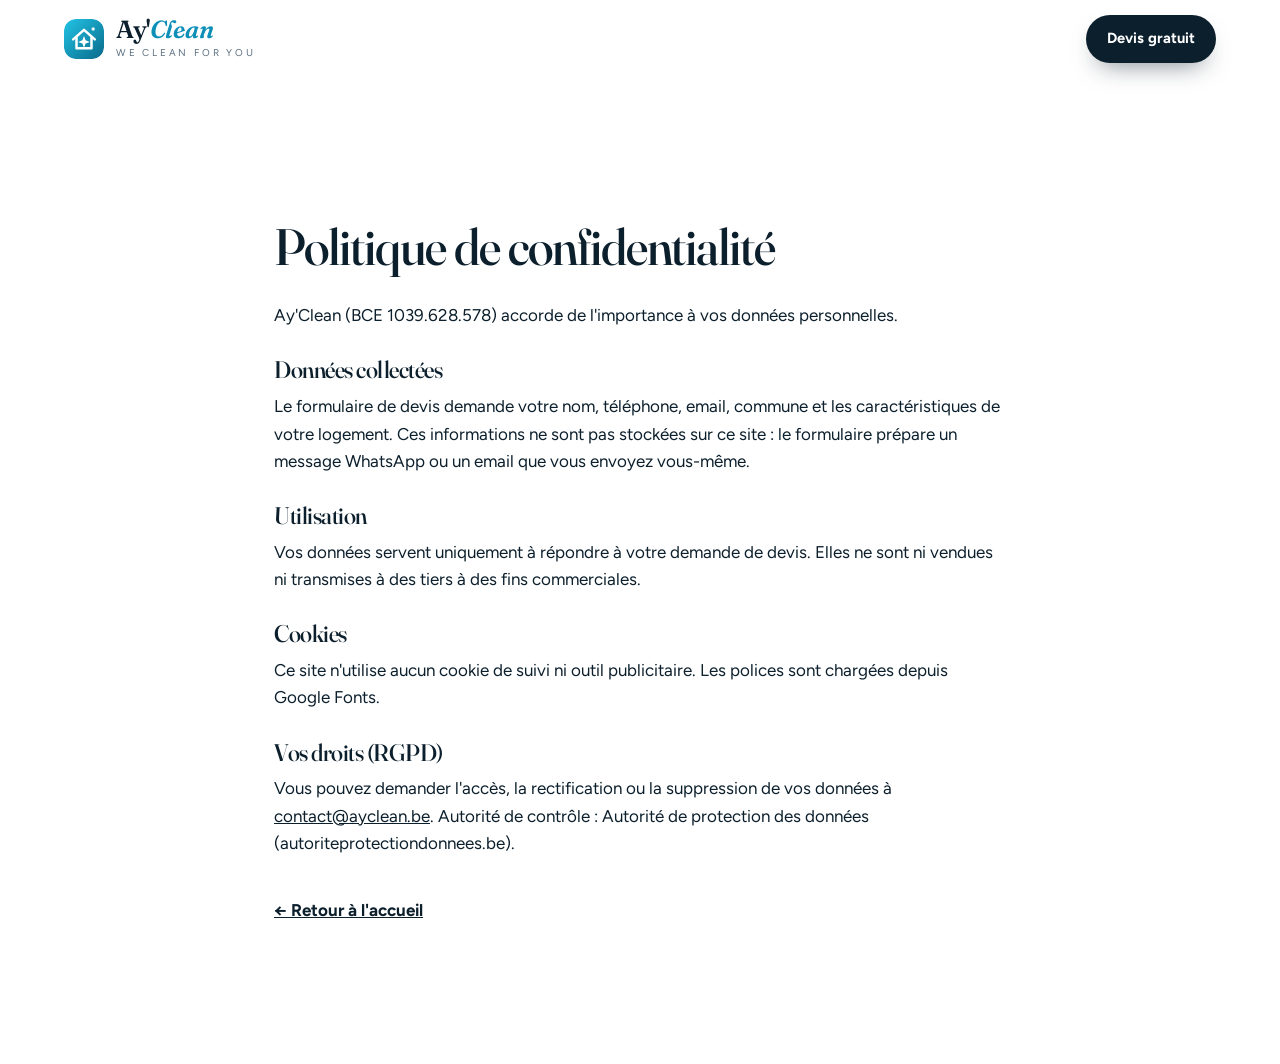
==== confidentialite/index.html @ 58ce82d5 "Add files via upload" ====
<!DOCTYPE html>
<html lang="fr-BE"><head><meta charset="UTF-8"><meta name="viewport" content="width=device-width, initial-scale=1">
<title>Politique de confidentialité | Ay'Clean</title>
<meta name="robots" content="noindex, follow">
<link rel="canonical" href="https://www.ayclean.be/confidentialite/">
<link rel="icon" href="/favicon.svg" type="image/svg+xml"><link rel="apple-touch-icon" href="/apple-touch-icon.png">
<link rel="stylesheet" href="https://fonts.googleapis.com/css2?family=Figtree:wght@400;500;600;700;800&family=Fraunces:ital,opsz,wght@0,9..144,400;0,9..144,500&display=swap">
<link rel="stylesheet" href="/styles.css"></head>
<body><header class="header"><div class="wrap"><a href="/" class="brand"><img src="/favicon.svg" width="40" height="40" alt="" style="border-radius:12px"><span><span class="brand-name">Ay'<span>Clean</span></span><span class="brand-tag">We Clean For You</span></span></a><a class="btn btn-primary" href="/#devis">Devis gratuit</a></div></header>
<main class="section"><div class="wrap" style="max-width:780px"><h1 style="font-size:clamp(2rem,5vw,3.2rem);margin-bottom:28px">Politique de confidentialité</h1>
<p>Ay'Clean (BCE 1039.628.578) accorde de l'importance à vos données personnelles.</p>
<h2 style="font-size:1.5rem;margin:28px 0 10px">Données collectées</h2>
<p>Le formulaire de devis demande votre nom, téléphone, email, commune et les caractéristiques de votre logement. Ces informations ne sont pas stockées sur ce site : le formulaire prépare un message WhatsApp ou un email que vous envoyez vous-même.</p>
<h2 style="font-size:1.5rem;margin:28px 0 10px">Utilisation</h2>
<p>Vos données servent uniquement à répondre à votre demande de devis. Elles ne sont ni vendues ni transmises à des tiers à des fins commerciales.</p>
<h2 style="font-size:1.5rem;margin:28px 0 10px">Cookies</h2>
<p>Ce site n'utilise aucun cookie de suivi ni outil publicitaire. Les polices sont chargées depuis Google Fonts.</p>
<h2 style="font-size:1.5rem;margin:28px 0 10px">Vos droits (RGPD)</h2>
<p>Vous pouvez demander l'accès, la rectification ou la suppression de vos données à <a href="mailto:contact@ayclean.be">contact@ayclean.be</a>. Autorité de contrôle : Autorité de protection des données (autoriteprotectiondonnees.be).</p><p style="margin-top:40px"><a href="/" style="font-weight:700">← Retour à l'accueil</a></p></div></main></body></html>
---- styles.css ----
/* ==========================================================
   Ay'Clean — feuille de style
   Direction : hôtellerie fraîche, linge blanc, eau claire.
   ========================================================== */

:root{
  --ink:#0c1f2c;
  --ink-2:#23394a;
  --muted:#5b7080;
  --paper:#f5f9fb;
  --white:#ffffff;
  --mist:#e4eff4;
  --line:#d6e4eb;
  --cyan:#0e8fb8;
  --cyan-deep:#0a6a8a;
  --aqua:#8fd6ea;
  --aqua-soft:#d8f1f8;
  --radius:22px;
  --radius-sm:14px;
  --shadow:0 1px 2px rgba(12,31,44,.05),0 18px 40px -18px rgba(12,31,44,.22);
  --serif:'Fraunces',Georgia,'Times New Roman',serif;
  --sans:'Figtree',system-ui,-apple-system,'Segoe UI',sans-serif;
  --wrap:1200px;
}

*,*::before,*::after{box-sizing:border-box}
html{scroll-behavior:smooth;-webkit-text-size-adjust:100%}
body{margin:0;font-family:var(--sans);font-size:17px;line-height:1.6;color:var(--ink);background:var(--white);-webkit-font-smoothing:antialiased}
img{max-width:100%;display:block}
a{color:inherit}
::selection{background:var(--aqua);color:var(--ink)}
:focus-visible{outline:3px solid var(--cyan);outline-offset:3px;border-radius:6px}

.wrap{width:100%;max-width:var(--wrap);margin:0 auto;padding:0 24px}
.sr-only{position:absolute;width:1px;height:1px;padding:0;margin:-1px;overflow:hidden;clip:rect(0,0,0,0);white-space:nowrap;border:0}
.skip{position:absolute;left:16px;top:-60px;z-index:100;background:var(--ink);color:#fff;padding:10px 16px;border-radius:10px;text-decoration:none;transition:top .2s}
.skip:focus{top:12px}

.ico{width:1em;height:1em;fill:none;stroke:currentColor;stroke-width:1.8;stroke-linecap:round;stroke-linejoin:round;flex:none}

/* ---------- Typographie ---------- */
h1,h2,h3{font-family:var(--serif);font-weight:500;letter-spacing:-.02em;line-height:1.08;margin:0;font-variation-settings:"opsz" 96}
h1{font-size:clamp(2.6rem,6.2vw,5.1rem)}
h2{font-size:clamp(2rem,4.2vw,3.3rem)}
h3{font-size:1.4rem;line-height:1.2;font-variation-settings:"opsz" 36}
h1 em,h2 em{font-style:italic;color:var(--cyan)}
p{margin:0}
.eyebrow{display:inline-flex;align-items:center;gap:.6rem;font-size:.78rem;font-weight:700;letter-spacing:.18em;text-transform:uppercase;color:var(--cyan-deep)}
.eyebrow::before{content:"";width:28px;height:1.5px;background:currentColor}
.lead{font-size:1.15rem;color:var(--muted);max-width:36rem}
.section{padding:clamp(80px,11vw,140px) 0}
.section-head{display:grid;gap:18px;max-width:44rem;margin-bottom:56px}

/* ---------- Boutons ---------- */
.btn{display:inline-flex;align-items:center;justify-content:center;gap:.6rem;padding:15px 28px;border-radius:999px;font-weight:700;font-size:1rem;text-decoration:none;border:1.5px solid transparent;cursor:pointer;font-family:inherit;transition:transform .25s ease,background-color .25s ease,box-shadow .25s ease,border-color .25s ease;will-change:transform}
.btn:hover{transform:translateY(-2px)}
.btn:active{transform:translateY(0) scale(.98)}
.btn-primary{background:var(--ink);color:#fff;box-shadow:0 12px 26px -12px rgba(12,31,44,.6)}
.btn-primary:hover{background:var(--cyan-deep)}
.btn-ghost{background:transparent;border-color:var(--line);color:var(--ink)}
.btn-ghost:hover{border-color:var(--ink)}
.btn-light{background:#fff;color:var(--ink)}
.btn-light:hover{background:var(--aqua-soft)}
.btn .ico{font-size:1.15em}

/* ---------- En-tête ---------- */
.header{position:sticky;top:0;z-index:50;background:rgba(255,255,255,.86);backdrop-filter:saturate(1.4) blur(14px);-webkit-backdrop-filter:saturate(1.4) blur(14px);border-bottom:1px solid transparent;transition:border-color .3s,box-shadow .3s}
.header.scrolled{border-color:var(--line);box-shadow:0 6px 24px -18px rgba(12,31,44,.4)}
.header .wrap{height:78px;display:flex;align-items:center;justify-content:space-between;gap:24px}
.brand{display:flex;align-items:center;gap:12px;text-decoration:none}
.brand svg{width:44px;height:44px;transition:transform .35s}
.brand:hover svg{transform:rotate(-6deg) scale(1.04)}
.brand-name{display:block;font-family:var(--serif);font-size:1.55rem;font-weight:600;letter-spacing:-.02em;line-height:1}
.brand-name span{color:var(--cyan);font-style:italic}
.brand-tag{display:block;font-size:.62rem;letter-spacing:.28em;text-transform:uppercase;color:var(--muted);margin-top:4px}
.nav{display:flex;align-items:center;gap:30px}
.nav a{text-decoration:none;font-size:.95rem;font-weight:500;color:var(--ink-2);position:relative;padding:6px 0}
.nav a::after{content:"";position:absolute;left:0;right:0;bottom:0;height:1.5px;background:var(--cyan);transform:scaleX(0);transform-origin:left;transition:transform .3s}
.nav a:hover::after,.nav a[aria-current="page"]::after{transform:scaleX(1)}
.header-cta{display:flex;align-items:center;gap:14px}
.header-tel{display:flex;align-items:center;gap:8px;text-decoration:none;font-weight:700;font-size:.95rem}
.header-tel .ico{color:var(--cyan)}
.header .btn{padding:11px 20px;font-size:.92rem}
.menu-btn{display:none;background:none;border:0;padding:8px;cursor:pointer;color:var(--ink)}
.menu-btn .ico{font-size:28px}
.mobile-nav{display:none}

@media (max-width:1020px){
  .nav,.header-tel{display:none}
}
@media (max-width:720px){
  .header .btn{display:none}
  .menu-btn{display:block}
  .mobile-nav{position:absolute;top:78px;left:0;right:0;background:#fff;border-bottom:1px solid var(--line);padding:18px 24px 28px;flex-direction:column;gap:6px;box-shadow:0 30px 40px -30px rgba(12,31,44,.4)}
  .mobile-nav.open{display:flex}
  .mobile-nav a{text-decoration:none;font-size:1.15rem;font-weight:600;padding:12px 0;border-bottom:1px solid var(--mist)}
  .mobile-nav .btn{margin-top:14px;border:0}
}

/* ---------- Hero ---------- */
.hero{position:relative;padding:clamp(40px,7vw,90px) 0 clamp(70px,9vw,120px);overflow:hidden;background:
  radial-gradient(900px 500px at 92% 8%,var(--aqua-soft),transparent 60%),
  linear-gradient(180deg,#fff 0%,var(--paper) 100%)}
.hero-grid{display:grid;grid-template-columns:1.1fr .9fr;gap:clamp(40px,6vw,90px);align-items:center}
.hero-copy{display:grid;gap:26px}
.hero-copy .lead{font-size:1.2rem}
.hero-actions{display:flex;flex-wrap:wrap;gap:14px;margin-top:6px}
.hero-facts{display:flex;flex-wrap:wrap;gap:12px 28px;margin:14px 0 0;padding:22px 0 0;border-top:1px solid var(--line);list-style:none}
.hero-facts li{display:flex;align-items:center;gap:10px;font-size:.95rem;color:var(--ink-2)}
.hero-facts .ico{color:var(--cyan);font-size:1.2rem}
.hero-visual{position:relative}
.hero-photo{border-radius:220px 220px var(--radius) var(--radius);overflow:hidden;aspect-ratio:5/6;box-shadow:var(--shadow);background:var(--mist)}
.hero-photo img{width:100%;height:100%;object-fit:cover;transform:scale(1.04);animation:heroZoom 1.8s cubic-bezier(.2,.7,.2,1) forwards}
@keyframes heroZoom{to{transform:scale(1)}}
.hero-badge{position:absolute;left:-34px;bottom:44px;background:#fff;border-radius:18px;padding:16px 20px;box-shadow:var(--shadow);display:flex;align-items:center;gap:14px;max-width:270px}
.hero-badge .dot{width:46px;height:46px;border-radius:50%;background:var(--aqua-soft);color:var(--cyan-deep);display:grid;place-items:center;font-size:1.4rem;flex:none}
.hero-badge strong{display:block;font-size:.98rem}
.hero-badge span{font-size:.85rem;color:var(--muted)}
.hero-stamp{position:absolute;right:-18px;top:28px;width:118px;height:118px;animation:spin 22s linear infinite}
.hero-stamp text{font-family:var(--sans);font-size:10.4px;font-weight:700;letter-spacing:.24em;fill:var(--ink)}
@keyframes spin{to{transform:rotate(360deg)}}

@media (max-width:900px){
  .hero-grid{grid-template-columns:1fr}
  .hero-visual{max-width:460px;margin:0 auto;width:100%}
  .hero-badge{left:-8px}
  .hero-stamp{right:-4px;width:96px;height:96px}
}

/* Apparition au chargement */
.rise{opacity:0;transform:translateY(18px);animation:rise .9s cubic-bezier(.2,.7,.2,1) forwards}
.rise:nth-child(2){animation-delay:.08s}.rise:nth-child(3){animation-delay:.16s}.rise:nth-child(4){animation-delay:.24s}.rise:nth-child(5){animation-delay:.32s}
@keyframes rise{to{opacity:1;transform:none}}

/* Apparition au défilement */
.reveal{opacity:0;transform:translateY(26px);transition:opacity .9s cubic-bezier(.2,.7,.2,1),transform .9s cubic-bezier(.2,.7,.2,1)}
.reveal.in{opacity:1;transform:none}
.no-js .reveal{opacity:1;transform:none}

/* ---------- Bandeau villes ---------- */
.ticker{background:var(--ink);color:#fff;overflow:hidden;padding:18px 0}
.ticker-track{display:flex;gap:48px;width:max-content;animation:ticker 38s linear infinite}
.ticker span{font-family:var(--serif);font-style:italic;font-size:1.35rem;white-space:nowrap;display:flex;align-items:center;gap:48px;opacity:.92}
.ticker span::after{content:"";width:7px;height:7px;border-radius:50%;background:var(--aqua)}
@keyframes ticker{to{transform:translateX(-50%)}}

/* ---------- Avant / Après ---------- */
.ba{background:var(--paper)}
.ba-layout{display:grid;grid-template-columns:.8fr 1.2fr;gap:clamp(32px,5vw,70px);align-items:start}
.ba-intro{position:sticky;top:120px;display:grid;gap:22px}
.ba-tabs{display:flex;flex-wrap:wrap;gap:10px;margin-top:8px}
.ba-tab{font:inherit;font-weight:600;font-size:.95rem;padding:10px 18px;border-radius:999px;border:1.5px solid var(--line);background:#fff;color:var(--ink-2);cursor:pointer;transition:all .25s}
.ba-tab:hover{border-color:var(--ink)}
.ba-tab[aria-selected="true"]{background:var(--ink);border-color:var(--ink);color:#fff}
.ba-note{font-size:.85rem;color:var(--muted)}
.ba-panel[hidden]{display:none}
.ba-panel figure{margin:0}
.compare{position:relative;border-radius:var(--radius);overflow:hidden;aspect-ratio:4/3;box-shadow:var(--shadow);background:var(--mist);user-select:none;-webkit-user-select:none;touch-action:pan-y;--pos:50%}
.compare img{position:absolute;inset:0;width:100%;height:100%;object-fit:cover;pointer-events:none}
.compare .after{clip-path:inset(0 0 0 var(--pos))}
.compare .tag{position:absolute;top:18px;z-index:3;font-size:.72rem;font-weight:800;letter-spacing:.16em;text-transform:uppercase;padding:8px 14px;border-radius:999px;pointer-events:none}
.compare .tag-before{left:18px;background:rgba(12,31,44,.78);color:#fff;backdrop-filter:blur(6px)}
.compare .tag-after{right:18px;background:#fff;color:var(--cyan-deep)}
.compare .handle{position:absolute;top:0;bottom:0;left:var(--pos);width:2px;background:#fff;z-index:4;transform:translateX(-1px);pointer-events:none;box-shadow:0 0 0 1px rgba(12,31,44,.1)}
.compare .handle::after{content:"";position:absolute;top:50%;left:50%;width:56px;height:56px;margin:-28px 0 0 -28px;border-radius:50%;background:#fff url("data:image/svg+xml,%3Csvg xmlns='http://www.w3.org/2000/svg' viewBox='0 0 24 24' fill='none' stroke='%230c1f2c' stroke-width='2' stroke-linecap='round' stroke-linejoin='round'%3E%3Cpath d='m9 6-6 6 6 6M15 6l6 6-6 6'/%3E%3C/svg%3E") center/24px no-repeat;box-shadow:0 8px 24px rgba(12,31,44,.3)}
.compare input{position:absolute;inset:0;width:100%;height:100%;margin:0;opacity:0;cursor:ew-resize;z-index:5}
.compare input:focus-visible ~ .handle::after{outline:3px solid var(--aqua);outline-offset:3px}
.ba-panel figcaption{display:flex;justify-content:space-between;gap:16px;flex-wrap:wrap;margin-top:18px}
.ba-panel figcaption strong{font-family:var(--serif);font-size:1.3rem;font-weight:500}
.ba-panel figcaption span{color:var(--muted);font-size:.95rem;max-width:30rem}
@media (max-width:900px){
  .ba-layout{grid-template-columns:1fr}
  .ba-intro{position:static}
}

/* ---------- Services ---------- */
.services-grid{display:grid;grid-template-columns:repeat(12,1fr);gap:18px}
.service{grid-column:span 4;position:relative;background:#fff;border:1px solid var(--line);border-radius:var(--radius);padding:34px 30px 30px;display:grid;gap:14px;align-content:start;transition:transform .35s,box-shadow .35s,border-color .35s}
.service:hover{transform:translateY(-4px);box-shadow:var(--shadow);border-color:transparent}
.service .num{font-family:var(--serif);font-style:italic;color:var(--cyan);font-size:1rem}
.service .sico{width:54px;height:54px;border-radius:16px;background:var(--aqua-soft);color:var(--cyan-deep);display:grid;place-items:center;font-size:1.6rem}
.service p{color:var(--muted);font-size:.98rem}
.service.feature{grid-column:span 8;grid-row:span 2;background:var(--ink);color:#fff;border-color:var(--ink);padding:44px;display:grid;grid-template-rows:auto 1fr auto;overflow:hidden}
.service.feature .sico{background:rgba(143,214,234,.16);color:var(--aqua)}
.service.feature h3{font-size:clamp(1.8rem,3vw,2.5rem)}
.service.feature p{color:#b9cbd6;font-size:1.05rem;max-width:32rem}
.service.feature ul{list-style:none;margin:24px 0 0;padding:0;display:grid;grid-template-columns:1fr 1fr;gap:12px 24px}
.service.feature li{display:flex;gap:10px;align-items:center;color:#e3eef3}
.service.feature li .ico{color:var(--aqua)}
.service.feature::after{content:"";position:absolute;right:-120px;bottom:-120px;width:340px;height:340px;border-radius:50%;background:radial-gradient(circle,rgba(143,214,234,.25),transparent 70%)}
@media (max-width:1020px){.service{grid-column:span 6}.service.feature{grid-column:span 12;grid-row:auto}}
@media (max-width:640px){.service,.service.feature{grid-column:span 12}.service.feature{padding:32px 26px}.service.feature ul{grid-template-columns:1fr}}

/* ---------- Méthode ---------- */
.steps{list-style:none;margin:0;padding:0;display:grid;grid-template-columns:repeat(3,1fr);gap:0;border-top:1px solid var(--line)}
.step{padding:40px 36px 10px 0;display:grid;gap:14px;position:relative}
.step + .step{padding-left:36px;border-left:1px solid var(--line)}
.step .n{font-family:var(--serif);font-size:4.2rem;line-height:1;color:var(--aqua);font-weight:400;font-style:italic}
.step p{color:var(--muted)}
@media (max-width:820px){
  .steps{grid-template-columns:1fr}
  .step,.step + .step{padding:32px 0;border-left:0;border-bottom:1px solid var(--line)}
}

/* ---------- Pourquoi ---------- */
.why{background:var(--ink);color:#fff;position:relative;overflow:hidden}
.why::before{content:"";position:absolute;inset:0;background:radial-gradient(700px 400px at 0% 0%,rgba(14,143,184,.35),transparent 60%),radial-gradient(600px 500px at 100% 100%,rgba(143,214,234,.12),transparent 60%);pointer-events:none}
.why .wrap{position:relative}
.why-grid{display:grid;grid-template-columns:.9fr 1.1fr;gap:clamp(40px,6vw,90px);align-items:center}
.why .eyebrow{color:var(--aqua)}
.why h2 em{color:var(--aqua)}
.why .lead{color:#b9cbd6}
.why-photo{margin-top:36px;border-radius:var(--radius);overflow:hidden;aspect-ratio:16/10}
.why-photo img{width:100%;height:100%;object-fit:cover}
.why-list{list-style:none;margin:0;padding:0;display:grid;grid-template-columns:1fr 1fr;gap:1px;background:rgba(255,255,255,.1);border-radius:var(--radius);overflow:hidden}
.why-list li{background:var(--ink);padding:28px 26px;display:grid;gap:8px;transition:background .3s}
.why-list li:hover{background:#12293a}
.why-list .ico{color:var(--aqua);font-size:1.5rem;margin-bottom:6px}
.why-list strong{font-size:1.05rem}
.why-list span{color:#9fb4c2;font-size:.93rem}
@media (max-width:900px){.why-grid{grid-template-columns:1fr}}
@media (max-width:560px){.why-list{grid-template-columns:1fr}}

/* ---------- Zone ---------- */
.zone-grid{display:grid;grid-template-columns:1fr 1fr;gap:clamp(40px,6vw,80px);align-items:center}
.cities{list-style:none;margin:28px 0 0;padding:0;display:flex;flex-wrap:wrap;gap:10px}
.cities li{padding:9px 16px;border-radius:999px;background:var(--paper);border:1px solid var(--line);font-weight:600;font-size:.93rem;display:flex;align-items:center;gap:8px}
.cities li .ico{color:var(--cyan)}
.map-card{position:relative;border-radius:var(--radius);background:var(--paper);border:1px solid var(--line);aspect-ratio:1/1;overflow:hidden}
.map-card svg{width:100%;height:100%}
.map-card .pin{animation:pulse 2.4s ease-out infinite;transform-box:fill-box;transform-origin:center}
@keyframes pulse{0%{opacity:.7;transform:scale(1)}100%{opacity:0;transform:scale(3)}}
@media (max-width:900px){.zone-grid{grid-template-columns:1fr}.map-card{max-width:520px}}

/* ---------- FAQ ---------- */
.faq{background:var(--paper)}
.faq-grid{display:grid;grid-template-columns:.8fr 1.2fr;gap:clamp(32px,5vw,70px)}
.faq-list{display:grid;gap:12px}
.faq details{background:#fff;border:1px solid var(--line);border-radius:var(--radius-sm);padding:0 24px;transition:box-shadow .3s}
.faq details[open]{box-shadow:var(--shadow);border-color:transparent}
.faq summary{list-style:none;cursor:pointer;padding:22px 36px 22px 0;font-weight:700;font-size:1.05rem;position:relative}
.faq summary::-webkit-details-marker{display:none}
.faq summary::after{content:"";position:absolute;right:4px;top:50%;width:12px;height:12px;border-right:2px solid var(--cyan);border-bottom:2px solid var(--cyan);transform:translateY(-70%) rotate(45deg);transition:transform .3s}
.faq details[open] summary::after{transform:translateY(-30%) rotate(-135deg)}
.faq details p{padding:0 0 22px;color:var(--muted)}
@media (max-width:900px){.faq-grid{grid-template-columns:1fr}}

/* ---------- Devis ---------- */
.quote-grid{display:grid;grid-template-columns:.8fr 1.2fr;gap:clamp(32px,5vw,70px);align-items:start}
.quote-aside{display:grid;gap:22px;position:sticky;top:120px}
.contact-lines{list-style:none;margin:10px 0 0;padding:0;display:grid;gap:12px}
.contact-lines a{display:flex;align-items:center;gap:14px;text-decoration:none;padding:16px 18px;border-radius:var(--radius-sm);border:1px solid var(--line);background:#fff;transition:border-color .25s,transform .25s}
.contact-lines a:hover{border-color:var(--cyan);transform:translateX(4px)}
.contact-lines .cico{width:44px;height:44px;border-radius:12px;background:var(--aqua-soft);color:var(--cyan-deep);display:grid;place-items:center;font-size:1.3rem;flex:none}
.contact-lines small{display:block;color:var(--muted);font-size:.8rem}
.contact-lines strong{font-size:1rem;word-break:break-word}
.form{background:#fff;border:1px solid var(--line);border-radius:var(--radius);padding:clamp(26px,4vw,44px);box-shadow:var(--shadow);display:grid;gap:20px}
.form-row{display:grid;grid-template-columns:1fr 1fr;gap:20px}
.field{display:grid;gap:8px}
.field label{font-size:.88rem;font-weight:700;color:var(--ink-2)}
.field label abbr{color:var(--cyan);text-decoration:none}
.input{width:100%;font:inherit;font-size:1rem;color:var(--ink);background:var(--paper);border:1.5px solid var(--line);border-radius:12px;padding:13px 15px;transition:border-color .2s,background .2s,box-shadow .2s;appearance:none;-webkit-appearance:none}
select.input{background-image:url("data:image/svg+xml,%3Csvg xmlns='http://www.w3.org/2000/svg' viewBox='0 0 24 24' fill='none' stroke='%235b7080' stroke-width='2'%3E%3Cpath d='m6 9 6 6 6-6'/%3E%3C/svg%3E");background-repeat:no-repeat;background-position:right 14px center;background-size:18px;padding-right:42px}
.input:hover{border-color:#b7cdd8}
.input:focus{outline:none;background:#fff;border-color:var(--cyan);box-shadow:0 0 0 4px rgba(14,143,184,.14)}
.field.error .input{border-color:#c2410c;background:#fff7f3}
.field .err{display:none;font-size:.82rem;color:#c2410c;font-weight:600}
.field.error .err{display:block}
.form .btn{width:100%;padding:18px;font-size:1.05rem}
.form-hint{font-size:.82rem;color:var(--muted);text-align:center}
.form-success{display:none;align-items:center;gap:12px;padding:16px 18px;border-radius:12px;background:#ecfdf5;color:#065f46;font-weight:600}
.form-success.show{display:flex}
@media (max-width:900px){.quote-grid{grid-template-columns:1fr}.quote-aside{position:static}}
@media (max-width:560px){.form-row{grid-template-columns:1fr}}

/* ---------- CTA final ---------- */
.cta{padding:0 0 clamp(80px,10vw,120px)}
.cta-box{position:relative;border-radius:32px;overflow:hidden;background:linear-gradient(135deg,var(--cyan-deep),var(--cyan));color:#fff;padding:clamp(44px,7vw,90px);display:grid;grid-template-columns:1.3fr .7fr;gap:30px;align-items:end}
.cta-box::before{content:"";position:absolute;inset:0;background:repeating-radial-gradient(circle at 100% 0%,rgba(255,255,255,.08) 0 2px,transparent 2px 38px);pointer-events:none}
.cta-box > *{position:relative}
.cta-box h2 em{color:var(--aqua-soft)}
.cta-box p{color:#dff4fa;font-size:1.1rem;margin-top:16px}
.cta-actions{display:flex;flex-direction:column;gap:12px}
.cta-actions .btn-ghost{border-color:rgba(255,255,255,.5);color:#fff}
.cta-actions .btn-ghost:hover{border-color:#fff}
@media (max-width:820px){.cta-box{grid-template-columns:1fr}}

/* ---------- Pied de page ---------- */
.footer{background:var(--paper);border-top:1px solid var(--line);padding:70px 0 34px;font-size:.95rem}
.footer-grid{display:grid;grid-template-columns:1.4fr 1fr 1fr 1fr;gap:40px}
.footer h3{font-family:var(--sans);font-size:.78rem;font-weight:800;letter-spacing:.18em;text-transform:uppercase;color:var(--muted);margin-bottom:16px}
.footer ul{list-style:none;margin:0;padding:0;display:grid;gap:10px}
.footer a{text-decoration:none;color:var(--ink-2)}
.footer a:hover{color:var(--cyan)}
.footer-about p{color:var(--muted);margin-top:16px;max-width:22rem}
.footer-bottom{margin-top:56px;padding-top:24px;border-top:1px solid var(--line);display:flex;flex-wrap:wrap;justify-content:space-between;gap:12px;color:var(--muted);font-size:.85rem}
.credits{font-size:.78rem;color:var(--muted);margin-top:14px;line-height:1.7}
.credits a{color:var(--muted);text-decoration:underline}
@media (max-width:900px){.footer-grid{grid-template-columns:1fr 1fr}}
@media (max-width:560px){.footer-grid{grid-template-columns:1fr}}

/* ---------- Bouton WhatsApp flottant ---------- */
.wa-float{position:fixed;right:20px;bottom:20px;z-index:40;width:60px;height:60px;border-radius:50%;background:#25d366;color:#fff;display:grid;place-items:center;box-shadow:0 14px 30px -10px rgba(12,31,44,.5);transition:transform .25s}
.wa-float:hover{transform:scale(1.08)}
.wa-float svg{width:30px;height:30px;fill:currentColor}

/* ---------- Pages légales ---------- */
.legal{padding:clamp(50px,8vw,90px) 0 100px}
.legal .wrap{max-width:780px}
.legal h1{font-size:clamp(2.3rem,5vw,3.6rem);margin:14px 0 10px}
.legal .updated{color:var(--muted);font-size:.92rem}
.legal h2{font-size:1.55rem;margin:44px 0 12px}
.legal p{color:var(--ink-2);margin-top:10px}
.legal a{color:var(--cyan-deep)}
.note{margin-top:30px;padding:18px 20px;border-radius:14px;background:#fffbeb;border:1px solid #fde68a;color:#92400e}
.breadcrumb{font-size:.88rem;color:var(--muted)}
.breadcrumb a{color:var(--muted)}

/* ---------- Page 404 ---------- */
.nf{min-height:70vh;display:grid;place-items:center;text-align:center;padding:80px 24px}
.nf .big{font-family:var(--serif);font-style:italic;font-size:clamp(6rem,18vw,12rem);color:var(--aqua);line-height:1}
.nf p{color:var(--muted);margin:16px 0 30px}

@media (prefers-reduced-motion:reduce){
  *,*::before,*::after{animation-duration:.01ms!important;animation-iteration-count:1!important;transition-duration:.01ms!important;scroll-behavior:auto!important}
  .reveal,.rise{opacity:1;transform:none}
}
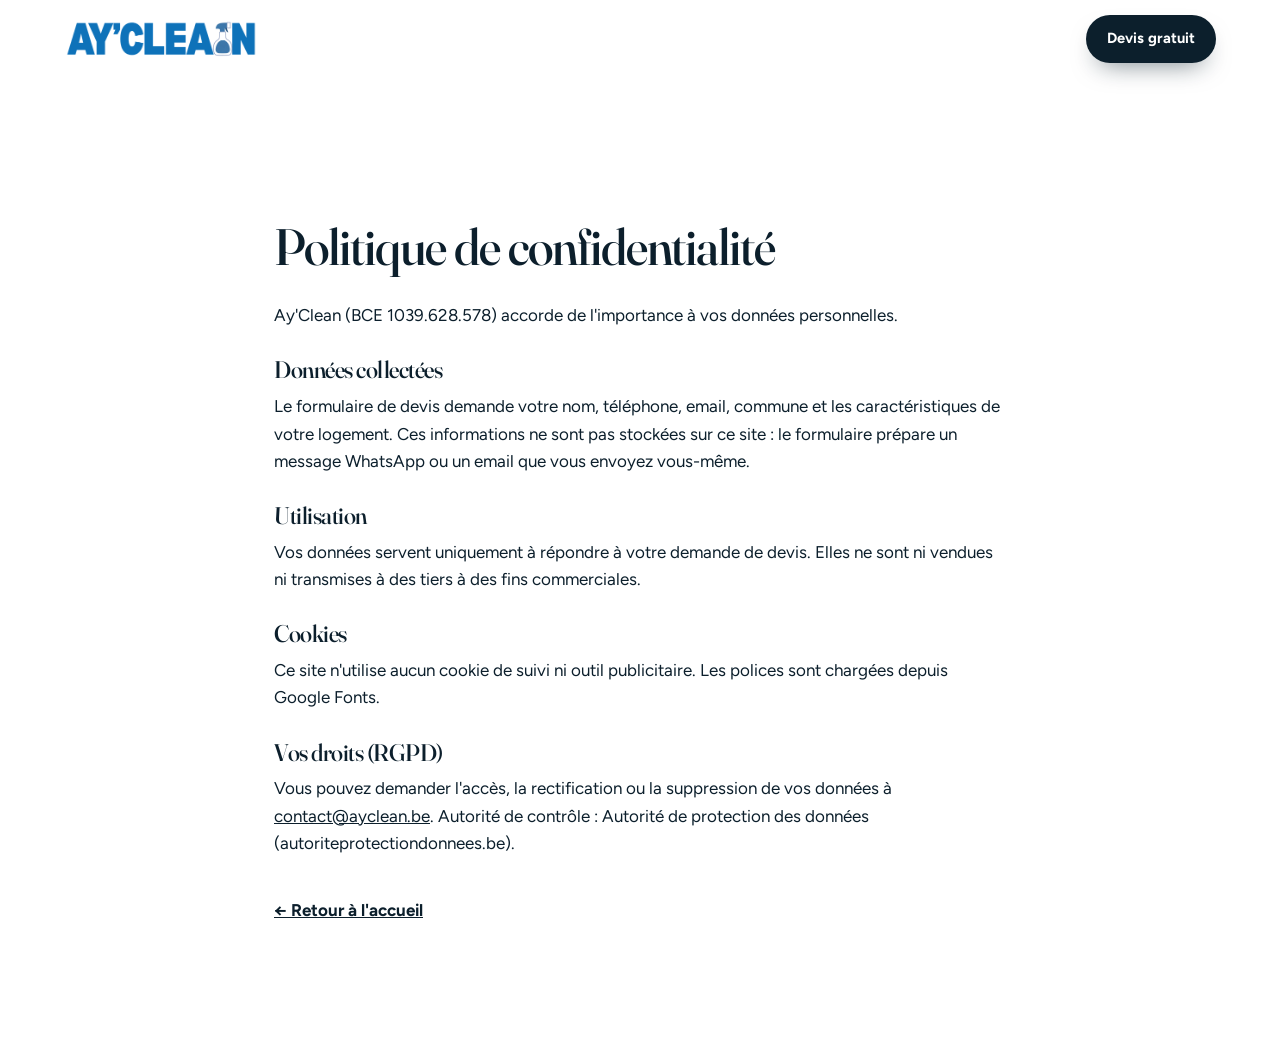
==== commit b4a2dabc: "Ajoute le logo Ay'Clean (en-tête et pied de page) Co-Authored-By: Claude Sonnet 5.5 <noreply@anthrop" ====
--- a/confidentialite/index.html
+++ b/confidentialite/index.html
@@ -4,9 +4,10 @@
 <meta name="robots" content="noindex, follow">
 <link rel="canonical" href="https://www.ayclean.be/confidentialite/">
 <link rel="icon" href="/favicon.svg" type="image/svg+xml"><link rel="apple-touch-icon" href="/apple-touch-icon.png">
-<link rel="stylesheet" href="https://fonts.googleapis.com/css2?family=Figtree:wght@400;500;600;700;800&family=Fraunces:ital,opsz,wght@0,9..144,400;0,9..144,500&display=swap">
+<link rel="preload" as="style" href="https://fonts.googleapis.com/css2?family=Figtree:wght@400;500;600;700;800&family=Fraunces:ital,opsz,wght@0,9..144,400;0,9..144,500&display=swap" onload="this.onload=null;this.rel='stylesheet'">
+<noscript><link rel="stylesheet" href="https://fonts.googleapis.com/css2?family=Figtree:wght@400;500;600;700;800&family=Fraunces:ital,opsz,wght@0,9..144,400;0,9..144,500&display=swap"></noscript>
 <link rel="stylesheet" href="/styles.css"></head>
-<body><header class="header"><div class="wrap"><a href="/" class="brand"><img src="/favicon.svg" width="40" height="40" alt="" style="border-radius:12px"><span><span class="brand-name">Ay'<span>Clean</span></span><span class="brand-tag">We Clean For You</span></span></a><a class="btn btn-primary" href="/#devis">Devis gratuit</a></div></header>
+<body><header class="header"><div class="wrap"><a href="/" class="brand" aria-label="Ay'Clean, retour à l'accueil"><img src="/images/logo-ayclean-entete.webp" width="194" height="40" alt="Ay'Clean, nettoyage Airbnb et gîtes"></a><a class="btn btn-primary" href="/#devis">Devis gratuit</a></div></header>
 <main class="section"><div class="wrap" style="max-width:780px"><h1 style="font-size:clamp(2rem,5vw,3.2rem);margin-bottom:28px">Politique de confidentialité</h1>
 <p>Ay'Clean (BCE 1039.628.578) accorde de l'importance à vos données personnelles.</p>
 <h2 style="font-size:1.5rem;margin:28px 0 10px">Données collectées</h2>
--- a/styles.css
+++ b/styles.css
@@ -325,3 +325,24 @@
   *,*::before,*::after{animation-duration:.01ms!important;animation-iteration-count:1!important;transition-duration:.01ms!important;scroll-behavior:auto!important}
   .reveal,.rise{opacity:1;transform:none}
 }
+
+/* ---------- Pages locales (SEO par commune) ---------- */
+.section.compact{padding:clamp(48px,7vw,88px) 0}
+.hero-local{padding:clamp(36px,6vw,70px) 0 clamp(48px,7vw,84px)}
+.hero-local .hero-copy{max-width:52rem}
+.local-grid{display:grid;grid-template-columns:1.15fr .85fr;gap:clamp(32px,5vw,70px);align-items:start}
+.local-body{display:grid;gap:18px;max-width:42rem}
+.local-body p{color:var(--ink-2)}
+.local-card{background:var(--paper);border:1px solid var(--line);border-radius:var(--radius);padding:clamp(26px,3.5vw,40px);display:grid;gap:20px;position:sticky;top:110px}
+.local-list{list-style:none;margin:0;padding:0;display:grid;gap:12px}
+.local-list li{display:flex;gap:10px;align-items:flex-start;color:var(--ink-2)}
+.local-list .ico{color:var(--cyan);margin-top:.3em}
+.local-card .btn{width:100%}
+@media (max-width:900px){.local-grid{grid-template-columns:1fr}.local-card{position:static}}
+.footer-areas{margin-top:40px;padding-top:24px;border-top:1px solid var(--line);color:var(--muted);font-size:.9rem;line-height:1.9}
+.footer-areas strong{color:var(--ink-2);margin-right:6px}
+.footer-areas a{color:var(--ink-2)}
+
+.brand img{display:block;height:40px;width:auto}
+.footer .brand img{height:62px}
+@media (max-width:560px){.brand img{height:28px}}
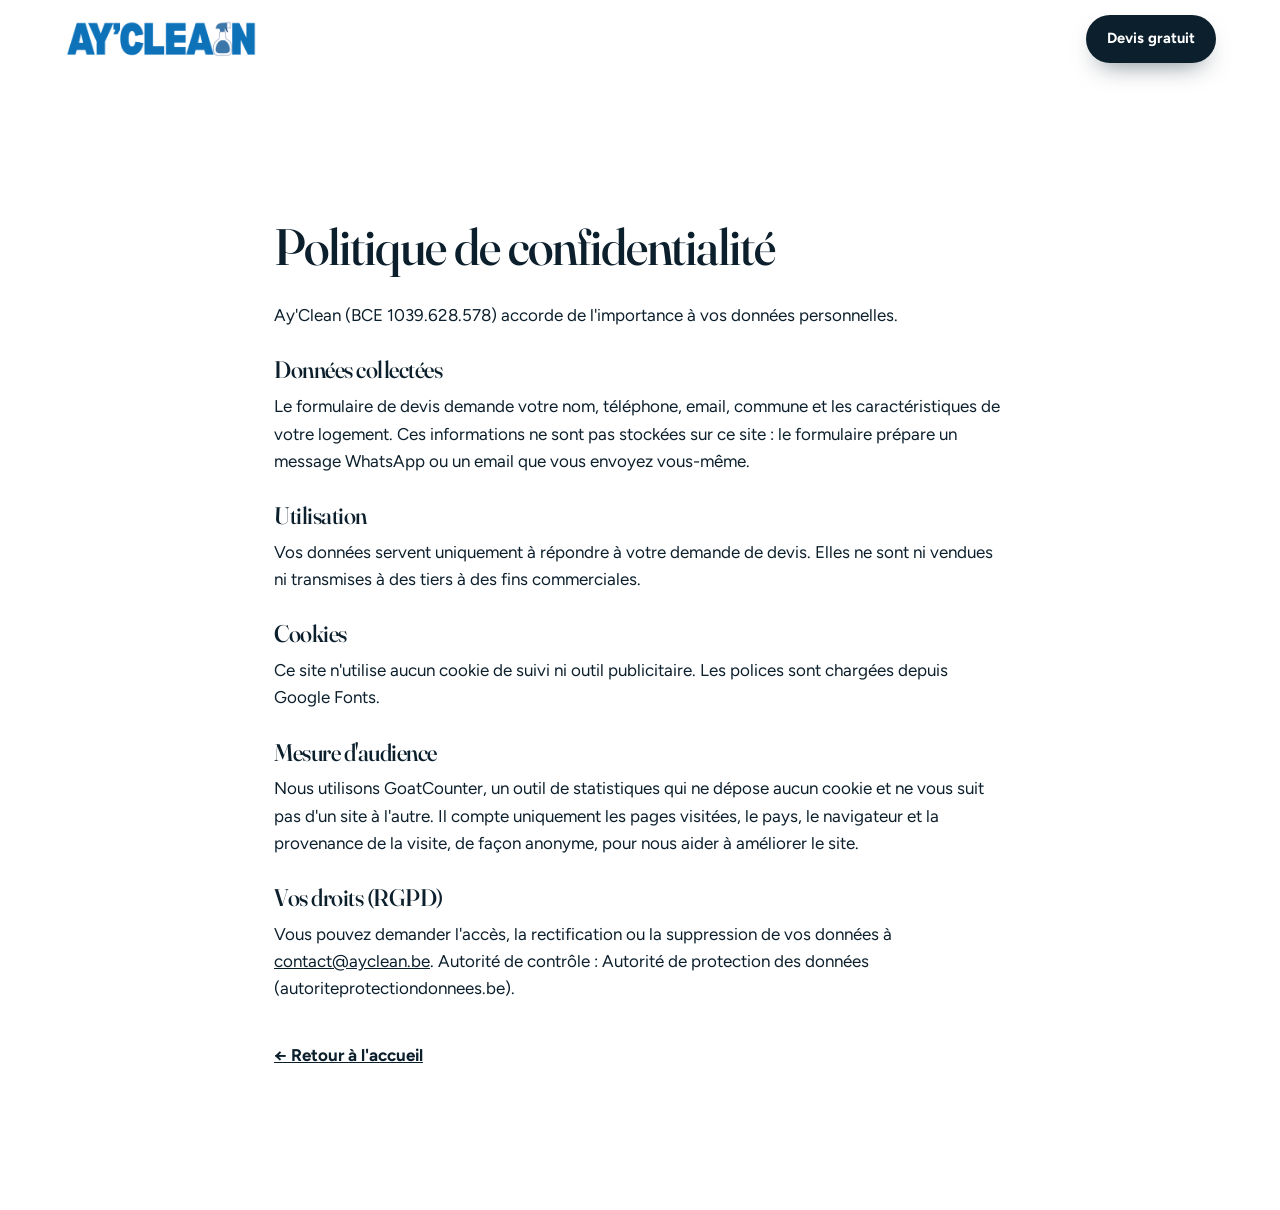
==== commit 70156a2b: "Ajoute GoatCounter (statistiques sans cookies) et mise à jour de la page confidentialité Co-Authored" ====
--- a/confidentialite/index.html
+++ b/confidentialite/index.html
@@ -6,7 +6,8 @@
 <link rel="icon" href="/favicon.svg" type="image/svg+xml"><link rel="apple-touch-icon" href="/apple-touch-icon.png">
 <link rel="preload" as="style" href="https://fonts.googleapis.com/css2?family=Figtree:wght@400;500;600;700;800&family=Fraunces:ital,opsz,wght@0,9..144,400;0,9..144,500&display=swap" onload="this.onload=null;this.rel='stylesheet'">
 <noscript><link rel="stylesheet" href="https://fonts.googleapis.com/css2?family=Figtree:wght@400;500;600;700;800&family=Fraunces:ital,opsz,wght@0,9..144,400;0,9..144,500&display=swap"></noscript>
-<link rel="stylesheet" href="/styles.css"></head>
+<link rel="stylesheet" href="/styles.css"><script data-goatcounter="https://ayclean.goatcounter.com/count" async src="//gc.zgo.at/count.js"></script>
+</head>
 <body><header class="header"><div class="wrap"><a href="/" class="brand" aria-label="Ay'Clean, retour à l'accueil"><img src="/images/logo-ayclean-entete.webp" width="194" height="40" alt="Ay'Clean, nettoyage Airbnb et gîtes"></a><a class="btn btn-primary" href="/#devis">Devis gratuit</a></div></header>
 <main class="section"><div class="wrap" style="max-width:780px"><h1 style="font-size:clamp(2rem,5vw,3.2rem);margin-bottom:28px">Politique de confidentialité</h1>
 <p>Ay'Clean (BCE 1039.628.578) accorde de l'importance à vos données personnelles.</p>
@@ -16,5 +17,7 @@
 <p>Vos données servent uniquement à répondre à votre demande de devis. Elles ne sont ni vendues ni transmises à des tiers à des fins commerciales.</p>
 <h2 style="font-size:1.5rem;margin:28px 0 10px">Cookies</h2>
 <p>Ce site n'utilise aucun cookie de suivi ni outil publicitaire. Les polices sont chargées depuis Google Fonts.</p>
+<h2 style="font-size:1.5rem;margin:28px 0 10px">Mesure d'audience</h2>
+<p>Nous utilisons GoatCounter, un outil de statistiques qui ne dépose aucun cookie et ne vous suit pas d'un site à l'autre. Il compte uniquement les pages visitées, le pays, le navigateur et la provenance de la visite, de façon anonyme, pour nous aider à améliorer le site.</p>
 <h2 style="font-size:1.5rem;margin:28px 0 10px">Vos droits (RGPD)</h2>
 <p>Vous pouvez demander l'accès, la rectification ou la suppression de vos données à <a href="mailto:contact@ayclean.be">contact@ayclean.be</a>. Autorité de contrôle : Autorité de protection des données (autoriteprotectiondonnees.be).</p><p style="margin-top:40px"><a href="/" style="font-weight:700">← Retour à l'accueil</a></p></div></main></body></html>
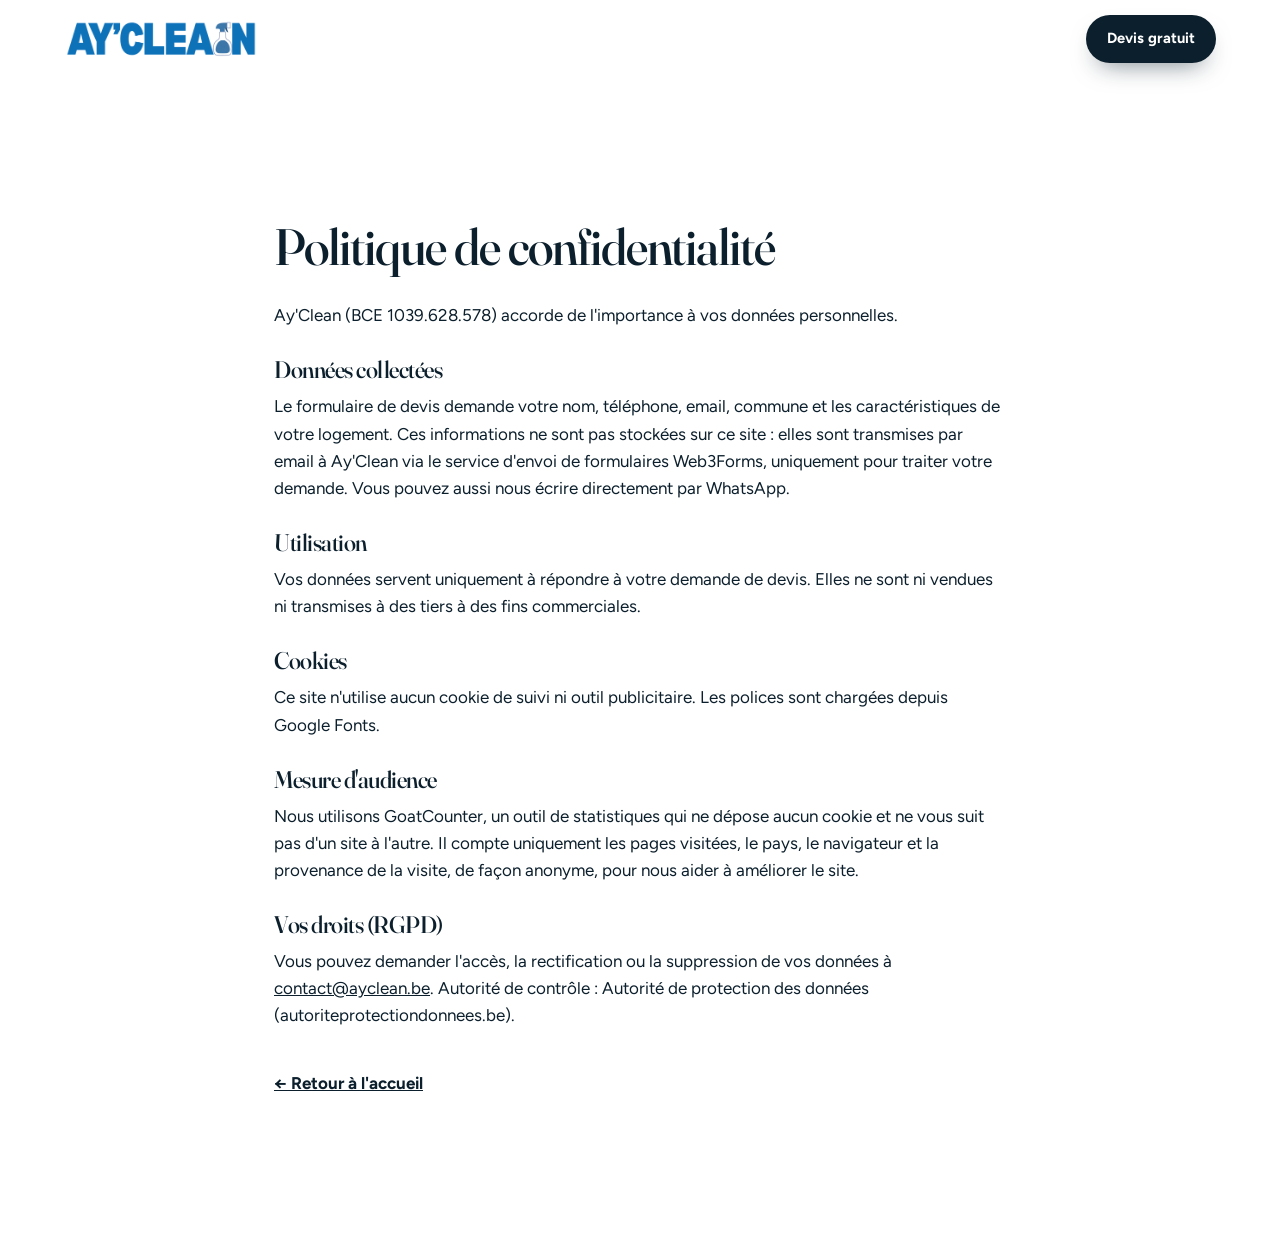
==== commit 772f0d31: "Formulaire de devis : envoi direct par email (Web3Forms), WhatsApp en option Co-Authored-By: Claude " ====
--- a/confidentialite/index.html
+++ b/confidentialite/index.html
@@ -12,7 +12,7 @@
 <main class="section"><div class="wrap" style="max-width:780px"><h1 style="font-size:clamp(2rem,5vw,3.2rem);margin-bottom:28px">Politique de confidentialité</h1>
 <p>Ay'Clean (BCE 1039.628.578) accorde de l'importance à vos données personnelles.</p>
 <h2 style="font-size:1.5rem;margin:28px 0 10px">Données collectées</h2>
-<p>Le formulaire de devis demande votre nom, téléphone, email, commune et les caractéristiques de votre logement. Ces informations ne sont pas stockées sur ce site : le formulaire prépare un message WhatsApp ou un email que vous envoyez vous-même.</p>
+<p>Le formulaire de devis demande votre nom, téléphone, email, commune et les caractéristiques de votre logement. Ces informations ne sont pas stockées sur ce site : elles sont transmises par email à Ay'Clean via le service d'envoi de formulaires Web3Forms, uniquement pour traiter votre demande. Vous pouvez aussi nous écrire directement par WhatsApp.</p>
 <h2 style="font-size:1.5rem;margin:28px 0 10px">Utilisation</h2>
 <p>Vos données servent uniquement à répondre à votre demande de devis. Elles ne sont ni vendues ni transmises à des tiers à des fins commerciales.</p>
 <h2 style="font-size:1.5rem;margin:28px 0 10px">Cookies</h2>
--- a/styles.css
+++ b/styles.css
@@ -346,3 +346,4 @@
 .brand img{display:block;height:40px;width:auto}
 .footer .brand img{height:62px}
 @media (max-width:560px){.brand img{height:28px}}
+.btn:disabled{opacity:.65;cursor:wait}
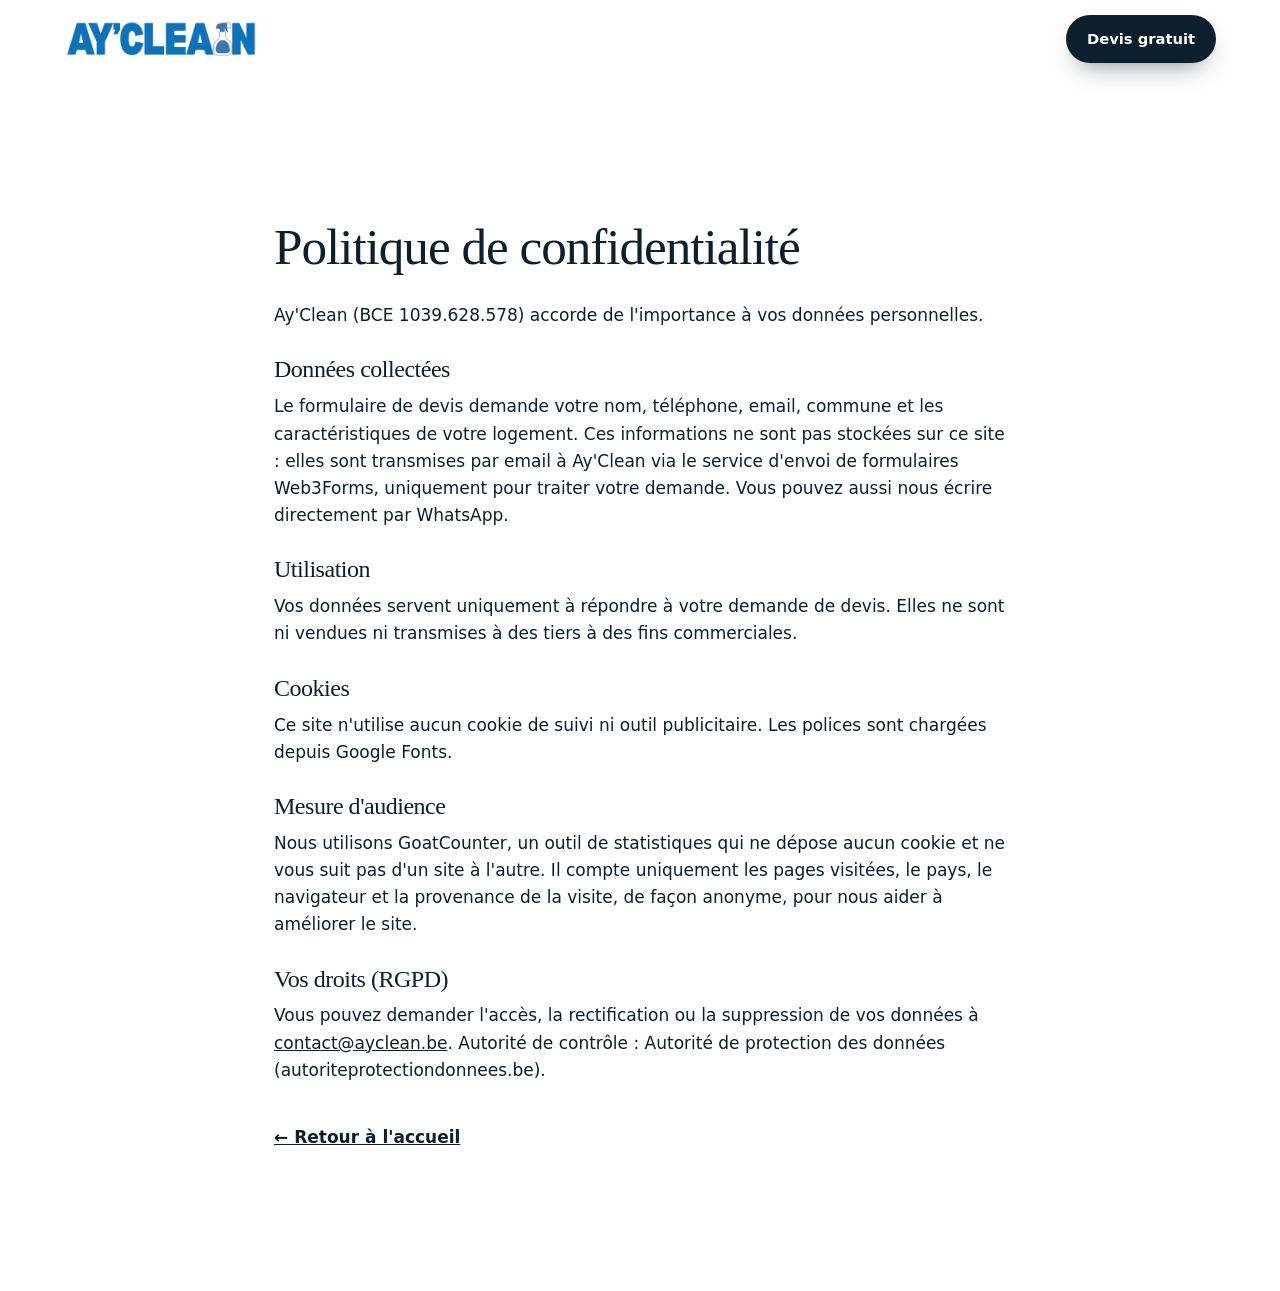
==== commit 87746e62: "Délai de réponse 24 h, photos par WhatsApp après envoi, politique de sécurité (CSP) et referrer Co-A" ====
--- a/confidentialite/index.html
+++ b/confidentialite/index.html
@@ -1,12 +1,14 @@
 <!DOCTYPE html>
 <html lang="fr-BE"><head><meta charset="UTF-8"><meta name="viewport" content="width=device-width, initial-scale=1">
+<meta http-equiv="Content-Security-Policy" content="default-src 'self'; script-src 'self' 'unsafe-inline' https://gc.zgo.at; style-src 'self' 'unsafe-inline' https://fonts.googleapis.com; font-src https://fonts.gstatic.com; img-src 'self' data: https://ayclean.goatcounter.com; connect-src 'self' https://api.web3forms.com https://ayclean.goatcounter.com; object-src 'none'; base-uri 'self'; form-action 'self'">
+<meta name="referrer" content="strict-origin-when-cross-origin">
 <title>Politique de confidentialité | Ay'Clean</title>
 <meta name="robots" content="noindex, follow">
 <link rel="canonical" href="https://www.ayclean.be/confidentialite/">
 <link rel="icon" href="/favicon.svg" type="image/svg+xml"><link rel="apple-touch-icon" href="/apple-touch-icon.png">
 <link rel="preload" as="style" href="https://fonts.googleapis.com/css2?family=Figtree:wght@400;500;600;700;800&family=Fraunces:ital,opsz,wght@0,9..144,400;0,9..144,500&display=swap" onload="this.onload=null;this.rel='stylesheet'">
 <noscript><link rel="stylesheet" href="https://fonts.googleapis.com/css2?family=Figtree:wght@400;500;600;700;800&family=Fraunces:ital,opsz,wght@0,9..144,400;0,9..144,500&display=swap"></noscript>
-<link rel="stylesheet" href="/styles.css"><script data-goatcounter="https://ayclean.goatcounter.com/count" async src="//gc.zgo.at/count.js"></script>
+<link rel="stylesheet" href="/styles.css"><script data-goatcounter="https://ayclean.goatcounter.com/count" async src="https://gc.zgo.at/count.js"></script>
 </head>
 <body><header class="header"><div class="wrap"><a href="/" class="brand" aria-label="Ay'Clean, retour à l'accueil"><img src="/images/logo-ayclean-entete.webp" width="194" height="40" alt="Ay'Clean, nettoyage Airbnb et gîtes"></a><a class="btn btn-primary" href="/#devis">Devis gratuit</a></div></header>
 <main class="section"><div class="wrap" style="max-width:780px"><h1 style="font-size:clamp(2rem,5vw,3.2rem);margin-bottom:28px">Politique de confidentialité</h1>
